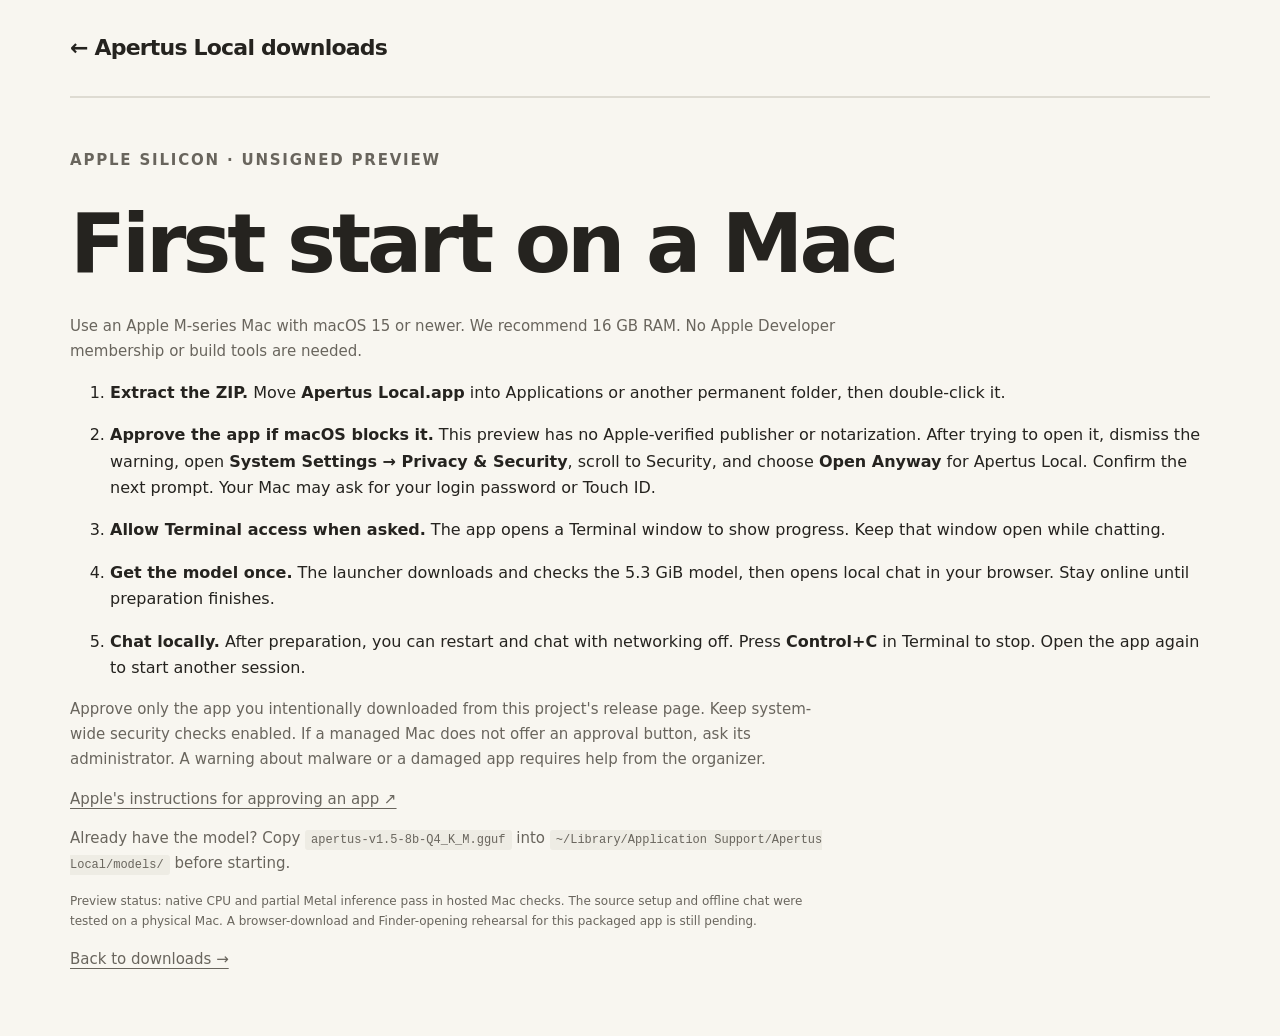
==== hf-space/macos-first-start.html @ 31ce6ddd "Offer unsigned Mac previews with first-launch instructions" ====
<!doctype html>
<html lang="en">
<head>
  <meta charset="utf-8">
  <meta name="viewport" content="width=device-width,initial-scale=1">
  <title>First start on a Mac — Apertus Local</title>
  <link rel="stylesheet" href="style.css">
</head>
<body>
  <header class="wrap nav"><a class="wordmark" href="index.html">← Apertus Local downloads</a></header>
  <main class="wrap before">
    <p class="eyebrow">APPLE SILICON · UNSIGNED PREVIEW</p>
    <h1>First start on a Mac</h1>
    <p>Use an Apple M-series Mac with macOS 15 or newer. We recommend 16 GB RAM.
      No Apple Developer membership or build tools are needed.</p>
    <ol>
      <li><p><strong>Extract the ZIP.</strong> Move <strong>Apertus Local.app</strong> into Applications or another permanent folder, then double-click it.</p></li>
      <li><p><strong>Approve the app if macOS blocks it.</strong> This preview has no Apple-verified publisher or notarization. After trying to open it, dismiss the warning, open <strong>System Settings → Privacy &amp; Security</strong>, scroll to Security, and choose <strong>Open Anyway</strong> for Apertus Local. Confirm the next prompt. Your Mac may ask for your login password or Touch ID.</p></li>
      <li><p><strong>Allow Terminal access when asked.</strong> The app opens a Terminal window to show progress. Keep that window open while chatting.</p></li>
      <li><p><strong>Get the model once.</strong> The launcher downloads and checks the 5.3 GiB model, then opens local chat in your browser. Stay online until preparation finishes.</p></li>
      <li><p><strong>Chat locally.</strong> After preparation, you can restart and chat with networking off. Press <strong>Control+C</strong> in Terminal to stop. Open the app again to start another session.</p></li>
    </ol>
    <p>Approve only the app you intentionally downloaded from this project's release page.
      Keep system-wide security checks enabled. If a managed Mac does not offer an approval button,
      ask its administrator. A warning about malware or a damaged app requires help from the organizer.</p>
    <p><a href="https://support.apple.com/en-us/102445">Apple's instructions for approving an app ↗</a></p>
    <p>Already have the model? Copy <code>apertus-v1.5-8b-Q4_K_M.gguf</code> into
      <code>~/Library/Application Support/Apertus Local/models/</code> before starting.</p>
    <p class="small">Preview status: native CPU and partial Metal inference pass in hosted Mac checks.
      The source setup and offline chat were tested on a physical Mac.
      A browser-download and Finder-opening rehearsal for this packaged app is still pending.</p>
    <p><a href="index.html">Back to downloads →</a></p>
  </main>
</body>
</html>
---- hf-space/style.css ----
:root{--ink:#25231f;--muted:#69655d;--paper:#f8f6f0;--red:#b3322a;--line:#dedbd2;--white:#fffefb}*{box-sizing:border-box}html{scroll-behavior:smooth}body{margin:0;background:var(--paper);color:var(--ink);font-family:ui-sans-serif,system-ui,-apple-system,BlinkMacSystemFont,"Segoe UI",sans-serif;line-height:1.65}.wrap{width:min(1140px,calc(100% - 64px));margin-inline:auto}a{color:inherit;text-underline-offset:4px}a:focus-visible,select:focus-visible{outline:3px solid var(--red);outline-offset:5px}.nav{display:flex;align-items:center;justify-content:space-between;padding-block:30px;border-bottom:1px solid var(--line);font-size:14px}.nav>a{text-decoration:none}.wordmark{font-weight:750;font-size:22px;letter-spacing:-.8px}.wordmark>span:first-child{color:var(--red);margin-right:8px}.light{font-weight:400;color:var(--muted)}.hero{display:grid;grid-template-columns:1.15fr 1fr;gap:82px;align-items:center;padding-block:82px 90px}.eyebrow{font-size:11px;font-weight:750;letter-spacing:1.8px}.dot{display:inline-block;width:8px;height:8px;background:var(--red);border-radius:50%;margin-right:8px}h1{font-size:clamp(52px,6.5vw,82px);line-height:1.04;letter-spacing:-4px;font-weight:620;margin:28px 0}h1 em{font-family:Georgia,serif;font-weight:400;color:var(--red)}.lead{font-size:19px;line-height:1.75;max-width:470px;color:var(--muted)}.model-label{font-size:12px;color:var(--muted);margin-block:28px}.model-label span{padding-inline:6px}.text-link{font-size:14px;font-weight:650}.download-panel{background:var(--white);border:1px solid var(--line);border-top:4px solid var(--red);padding:30px 32px;box-shadow:0 12px 35px #25231f08}.panel-top{display:flex;justify-content:space-between;gap:16px;align-items:center;font-size:10px;color:var(--muted)}.step-label{font-size:10px;letter-spacing:1.5px;font-weight:750}.download-panel h2{font-size:27px;letter-spacing:-1px;line-height:1.2;margin-bottom:12px}.download-panel>p{font-size:14px;color:var(--muted)}label{display:block;font-size:12px;font-weight:650;margin-top:24px;margin-bottom:8px}select{width:100%;padding:14px 12px;color:var(--ink);border:1px solid var(--line);border-radius:3px;background:white;font:inherit;font-size:14px}.download-panel .device-note{font-size:11px;line-height:1.5;min-height:34px}.requirements{display:grid;grid-template-columns:1fr 1fr;border-block:1px solid var(--line);padding-block:20px;gap:16px;margin-block:20px}.requirements strong,.requirements span{display:block}.requirements strong{font-size:23px;letter-spacing:-.6px}.requirements span{font-size:11px;color:var(--muted)}.download-button{display:flex;justify-content:space-between;align-items:center;padding:15px 18px;border-radius:3px;background:var(--red);color:white;text-decoration:none;font-size:14px;font-weight:650}.download-button.disabled{background:#e7e4dc;color:#615d55;cursor:default}.download-panel .status{font-size:12px;margin-block:10px}.download-panel .small,.small{font-size:11px;color:var(--muted);line-height:1.7}#checksum{font-size:12px}.steps-section{background:#eeece4;border-block:1px solid var(--line);padding-block:48px 58px}h2{font-size:30px;font-weight:600;line-height:1.3;letter-spacing:-1px}.steps{padding:16px 0 0;list-style:none;display:grid;grid-template-columns:repeat(3,1fr);gap:55px}.number{font-size:12px;font-weight:700;color:var(--red);padding-bottom:10px;display:block;border-bottom:1px solid #d3cfc4}.steps h3{font-size:17px;font-weight:650;margin-bottom:10px}.steps p{font-size:14px;color:var(--muted);margin-top:0}.details{display:grid;grid-template-columns:1.2fr 1fr;gap:110px;padding-block:70px}.details>div>p:not(.eyebrow){font-size:15px;color:var(--muted)}code{font-size:12px;background:#eeece4;padding:3px 6px;border-radius:3px}.measurement{border-left:1px solid var(--line);padding-left:30px;align-self:center}.measurement>strong{display:block;font-size:55px;letter-spacing:-2px;line-height:1.4;margin-top:16px}.measurement small{font-size:14px;font-weight:400;letter-spacing:0}.measurement p,.measurement a{font-size:12px;color:var(--muted)}.before{border-top:1px solid var(--line);padding-block:35px 50px}.before>p{max-width:770px;color:var(--muted);font-size:15px}.before .small{font-size:12px}footer{border-top:1px solid var(--line);padding-block:25px 35px;display:flex;justify-content:space-between;gap:25px;font-size:11px;color:var(--muted)}footer>div{display:flex;gap:20px;align-items:center}footer p{margin:0}@media(max-width:900px){.hero{gap:35px}.details{gap:45px}.steps{gap:25px}h1{letter-spacing:-2.5px}.model-label span{padding-inline:2px}}@media(max-width:680px){.wrap{width:calc(100% - 36px)}.nav{padding-block:22px;font-size:12px}.wordmark{font-size:20px}.hero{grid-template-columns:1fr;padding-block:38px 45px;gap:30px}h1{font-size:62px;margin-block:22px}.lead{font-size:17px}.download-panel{padding:25px}.steps{grid-template-columns:1fr;gap:22px}.steps-section{padding-block:30px}.steps h3{margin-top:14px}.details{grid-template-columns:1fr;gap:30px;padding-block:40px}.measurement{padding-left:22px}.before{padding-block:24px 30px}footer{flex-direction:column;gap:12px}h2{font-size:27px}}@media(prefers-reduced-motion:reduce){html{scroll-behavior:auto}}
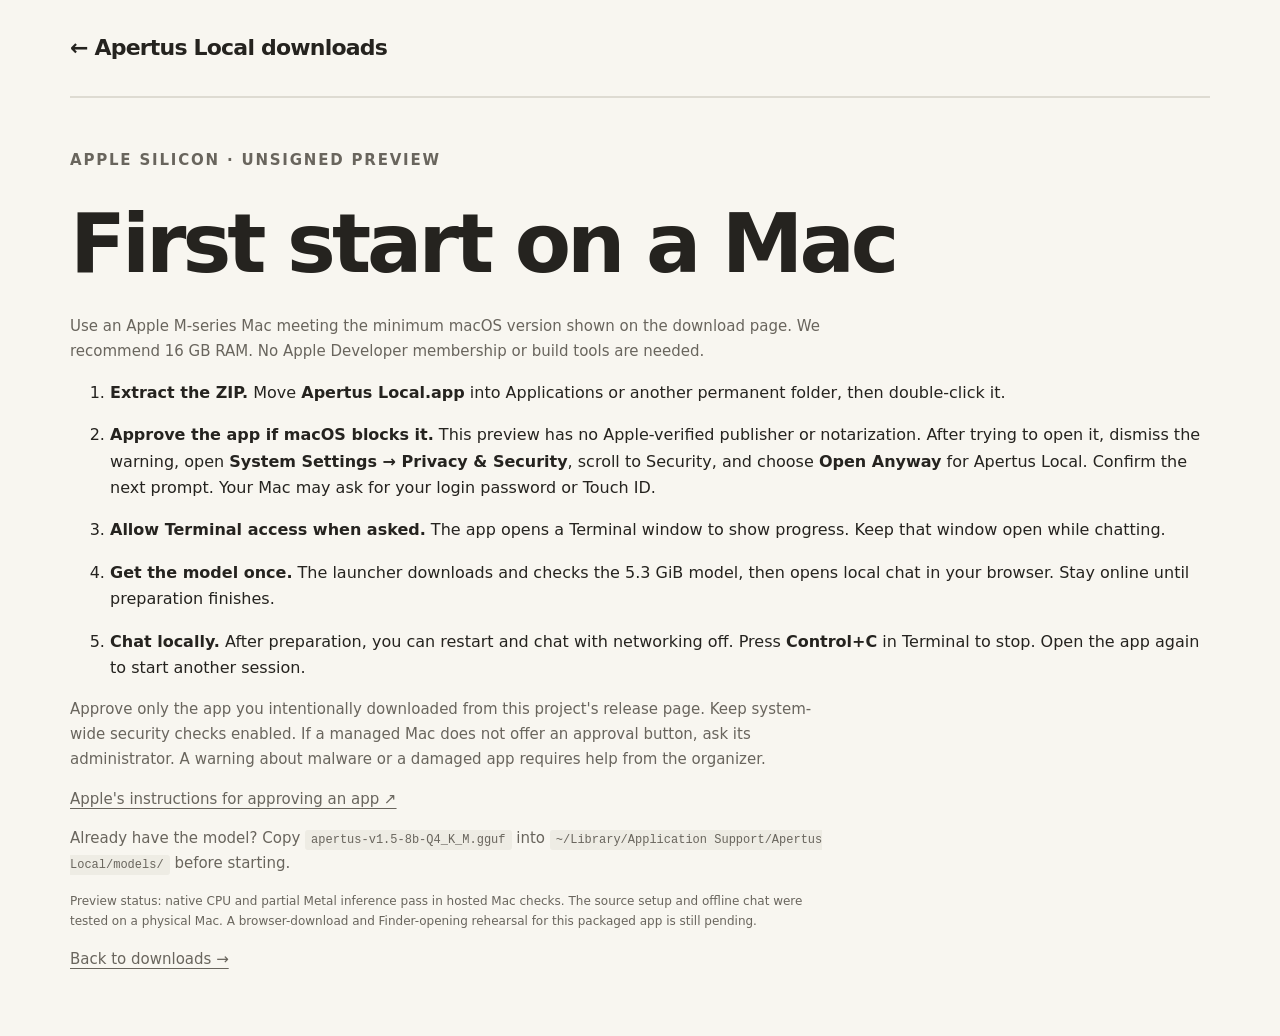
==== commit 189b31ef: "Finish native package compatibility and Windows download guidance" ====
--- a/hf-space/macos-first-start.html
+++ b/hf-space/macos-first-start.html
@@ -11,7 +11,7 @@
   <main class="wrap before">
     <p class="eyebrow">APPLE SILICON · UNSIGNED PREVIEW</p>
     <h1>First start on a Mac</h1>
-    <p>Use an Apple M-series Mac with macOS 15 or newer. We recommend 16 GB RAM.
+    <p>Use an Apple M-series Mac meeting the minimum macOS version shown on the download page. We recommend 16 GB RAM.
       No Apple Developer membership or build tools are needed.</p>
     <ol>
       <li><p><strong>Extract the ZIP.</strong> Move <strong>Apertus Local.app</strong> into Applications or another permanent folder, then double-click it.</p></li>
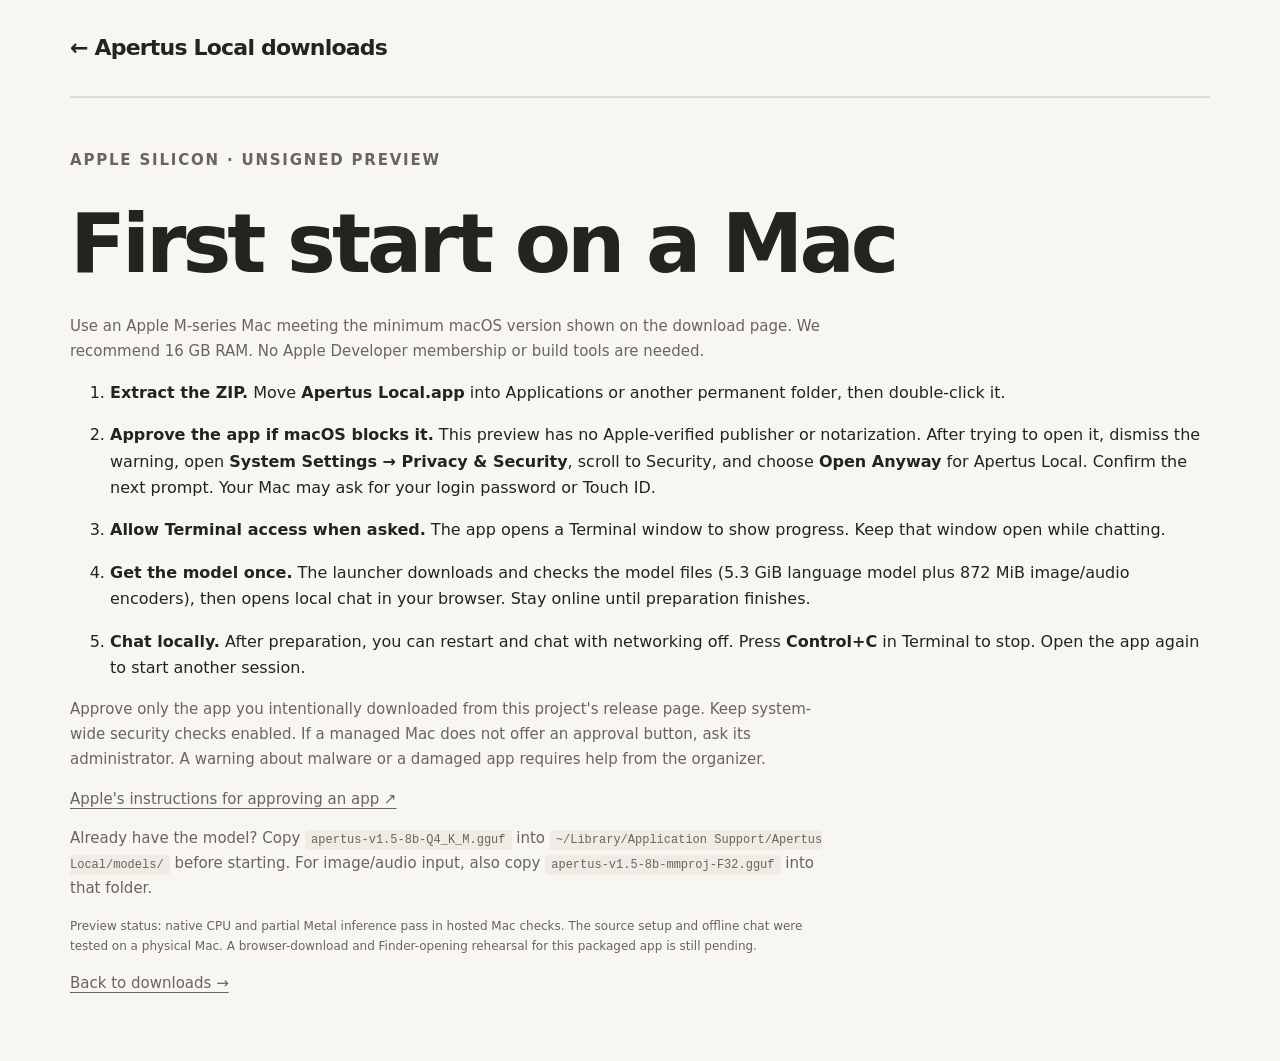
==== commit 14aebdc2: "Promote accepted multimodal preview and publish both model artifacts" ====
--- a/hf-space/macos-first-start.html
+++ b/hf-space/macos-first-start.html
@@ -17,7 +17,7 @@
       <li><p><strong>Extract the ZIP.</strong> Move <strong>Apertus Local.app</strong> into Applications or another permanent folder, then double-click it.</p></li>
       <li><p><strong>Approve the app if macOS blocks it.</strong> This preview has no Apple-verified publisher or notarization. After trying to open it, dismiss the warning, open <strong>System Settings → Privacy &amp; Security</strong>, scroll to Security, and choose <strong>Open Anyway</strong> for Apertus Local. Confirm the next prompt. Your Mac may ask for your login password or Touch ID.</p></li>
       <li><p><strong>Allow Terminal access when asked.</strong> The app opens a Terminal window to show progress. Keep that window open while chatting.</p></li>
-      <li><p><strong>Get the model once.</strong> The launcher downloads and checks the 5.3 GiB model, then opens local chat in your browser. Stay online until preparation finishes.</p></li>
+      <li><p><strong>Get the model once.</strong> The launcher downloads and checks the model files (5.3 GiB language model plus 872 MiB image/audio encoders), then opens local chat in your browser. Stay online until preparation finishes.</p></li>
       <li><p><strong>Chat locally.</strong> After preparation, you can restart and chat with networking off. Press <strong>Control+C</strong> in Terminal to stop. Open the app again to start another session.</p></li>
     </ol>
     <p>Approve only the app you intentionally downloaded from this project's release page.
@@ -25,7 +25,7 @@
       ask its administrator. A warning about malware or a damaged app requires help from the organizer.</p>
     <p><a href="https://support.apple.com/en-us/102445">Apple's instructions for approving an app ↗</a></p>
     <p>Already have the model? Copy <code>apertus-v1.5-8b-Q4_K_M.gguf</code> into
-      <code>~/Library/Application Support/Apertus Local/models/</code> before starting.</p>
+      <code>~/Library/Application Support/Apertus Local/models/</code> before starting. For image/audio input, also copy <code>apertus-v1.5-8b-mmproj-F32.gguf</code> into that folder.</p>
     <p class="small">Preview status: native CPU and partial Metal inference pass in hosted Mac checks.
       The source setup and offline chat were tested on a physical Mac.
       A browser-download and Finder-opening rehearsal for this packaged app is still pending.</p>
--- a/hf-space/style.css
+++ b/hf-space/style.css
@@ -1 +1,2 @@
 :root{--ink:#25231f;--muted:#69655d;--paper:#f8f6f0;--red:#b3322a;--line:#dedbd2;--white:#fffefb}*{box-sizing:border-box}html{scroll-behavior:smooth}body{margin:0;background:var(--paper);color:var(--ink);font-family:ui-sans-serif,system-ui,-apple-system,BlinkMacSystemFont,"Segoe UI",sans-serif;line-height:1.65}.wrap{width:min(1140px,calc(100% - 64px));margin-inline:auto}a{color:inherit;text-underline-offset:4px}a:focus-visible,select:focus-visible{outline:3px solid var(--red);outline-offset:5px}.nav{display:flex;align-items:center;justify-content:space-between;padding-block:30px;border-bottom:1px solid var(--line);font-size:14px}.nav>a{text-decoration:none}.wordmark{font-weight:750;font-size:22px;letter-spacing:-.8px}.wordmark>span:first-child{color:var(--red);margin-right:8px}.light{font-weight:400;color:var(--muted)}.hero{display:grid;grid-template-columns:1.15fr 1fr;gap:82px;align-items:center;padding-block:82px 90px}.eyebrow{font-size:11px;font-weight:750;letter-spacing:1.8px}.dot{display:inline-block;width:8px;height:8px;background:var(--red);border-radius:50%;margin-right:8px}h1{font-size:clamp(52px,6.5vw,82px);line-height:1.04;letter-spacing:-4px;font-weight:620;margin:28px 0}h1 em{font-family:Georgia,serif;font-weight:400;color:var(--red)}.lead{font-size:19px;line-height:1.75;max-width:470px;color:var(--muted)}.model-label{font-size:12px;color:var(--muted);margin-block:28px}.model-label span{padding-inline:6px}.text-link{font-size:14px;font-weight:650}.download-panel{background:var(--white);border:1px solid var(--line);border-top:4px solid var(--red);padding:30px 32px;box-shadow:0 12px 35px #25231f08}.panel-top{display:flex;justify-content:space-between;gap:16px;align-items:center;font-size:10px;color:var(--muted)}.step-label{font-size:10px;letter-spacing:1.5px;font-weight:750}.download-panel h2{font-size:27px;letter-spacing:-1px;line-height:1.2;margin-bottom:12px}.download-panel>p{font-size:14px;color:var(--muted)}label{display:block;font-size:12px;font-weight:650;margin-top:24px;margin-bottom:8px}select{width:100%;padding:14px 12px;color:var(--ink);border:1px solid var(--line);border-radius:3px;background:white;font:inherit;font-size:14px}.download-panel .device-note{font-size:11px;line-height:1.5;min-height:34px}.requirements{display:grid;grid-template-columns:1fr 1fr;border-block:1px solid var(--line);padding-block:20px;gap:16px;margin-block:20px}.requirements strong,.requirements span{display:block}.requirements strong{font-size:23px;letter-spacing:-.6px}.requirements span{font-size:11px;color:var(--muted)}.download-button{display:flex;justify-content:space-between;align-items:center;padding:15px 18px;border-radius:3px;background:var(--red);color:white;text-decoration:none;font-size:14px;font-weight:650}.download-button.disabled{background:#e7e4dc;color:#615d55;cursor:default}.download-panel .status{font-size:12px;margin-block:10px}.download-panel .small,.small{font-size:11px;color:var(--muted);line-height:1.7}#checksum{font-size:12px}.steps-section{background:#eeece4;border-block:1px solid var(--line);padding-block:48px 58px}h2{font-size:30px;font-weight:600;line-height:1.3;letter-spacing:-1px}.steps{padding:16px 0 0;list-style:none;display:grid;grid-template-columns:repeat(3,1fr);gap:55px}.number{font-size:12px;font-weight:700;color:var(--red);padding-bottom:10px;display:block;border-bottom:1px solid #d3cfc4}.steps h3{font-size:17px;font-weight:650;margin-bottom:10px}.steps p{font-size:14px;color:var(--muted);margin-top:0}.details{display:grid;grid-template-columns:1.2fr 1fr;gap:110px;padding-block:70px}.details>div>p:not(.eyebrow){font-size:15px;color:var(--muted)}code{font-size:12px;background:#eeece4;padding:3px 6px;border-radius:3px}.measurement{border-left:1px solid var(--line);padding-left:30px;align-self:center}.measurement>strong{display:block;font-size:55px;letter-spacing:-2px;line-height:1.4;margin-top:16px}.measurement small{font-size:14px;font-weight:400;letter-spacing:0}.measurement p,.measurement a{font-size:12px;color:var(--muted)}.before{border-top:1px solid var(--line);padding-block:35px 50px}.before>p{max-width:770px;color:var(--muted);font-size:15px}.before .small{font-size:12px}footer{border-top:1px solid var(--line);padding-block:25px 35px;display:flex;justify-content:space-between;gap:25px;font-size:11px;color:var(--muted)}footer>div{display:flex;gap:20px;align-items:center}footer p{margin:0}@media(max-width:900px){.hero{gap:35px}.details{gap:45px}.steps{gap:25px}h1{letter-spacing:-2.5px}.model-label span{padding-inline:2px}}@media(max-width:680px){.wrap{width:calc(100% - 36px)}.nav{padding-block:22px;font-size:12px}.wordmark{font-size:20px}.hero{grid-template-columns:1fr;padding-block:38px 45px;gap:30px}h1{font-size:62px;margin-block:22px}.lead{font-size:17px}.download-panel{padding:25px}.steps{grid-template-columns:1fr;gap:22px}.steps-section{padding-block:30px}.steps h3{margin-top:14px}.details{grid-template-columns:1fr;gap:30px;padding-block:40px}.measurement{padding-left:22px}.before{padding-block:24px 30px}footer{flex-direction:column;gap:12px}h2{font-size:27px}}@media(prefers-reduced-motion:reduce){html{scroll-behavior:auto}}
+#start-command{display:block;width:100%;resize:vertical;font:12px/1.6 ui-monospace,monospace;padding:12px;border:1px solid var(--line);border-radius:3px;background:var(--paper);color:var(--ink);overflow-wrap:anywhere}#copy-command{margin-top:10px;border:0;border-radius:3px;background:var(--red);color:white;padding:12px 18px;font:600 13px system-ui;cursor:pointer}#command-source,summary{font-size:12px}summary{cursor:pointer;margin-block:18px 10px}#start-command:focus-visible,#copy-command:focus-visible{outline:3px solid var(--red);outline-offset:3px}
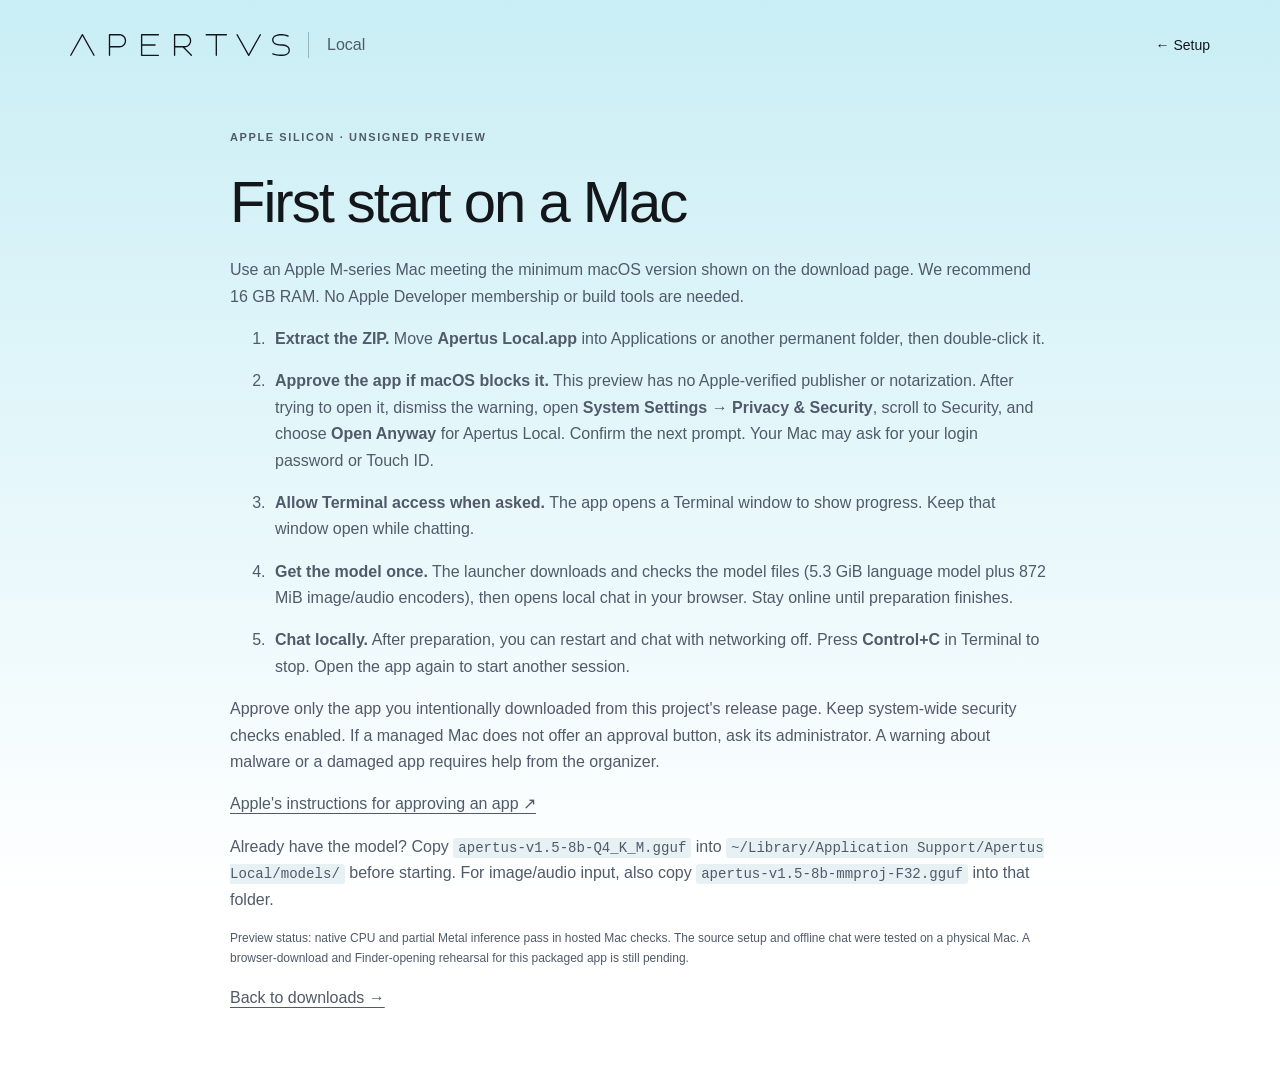
==== commit 8b6f96bf: "Simplify Space setup and refresh official Apertus branding" ====
--- a/hf-space/macos-first-start.html
+++ b/hf-space/macos-first-start.html
@@ -4,10 +4,12 @@
   <meta charset="utf-8">
   <meta name="viewport" content="width=device-width,initial-scale=1">
   <title>First start on a Mac — Apertus Local</title>
+  <meta name="theme-color" content="#c9eef5">
+  <link rel="icon" href="assets/favicon.svg" type="image/svg+xml">
   <link rel="stylesheet" href="style.css">
 </head>
 <body>
-  <header class="wrap nav"><a class="wordmark" href="index.html">← Apertus Local downloads</a></header>
+  <header class="wrap nav"><a class="wordmark" href="index.html" aria-label="Apertus Local home"><img src="assets/apertvs.svg" width="220" height="22" alt="Apertus"><span>Local</span></a><nav aria-label="Main navigation"><a href="index.html">← Setup</a></nav></header>
   <main class="wrap before">
     <p class="eyebrow">APPLE SILICON · UNSIGNED PREVIEW</p>
     <h1>First start on a Mac</h1>
--- a/hf-space/style.css
+++ b/hf-space/style.css
@@ -1,2 +1,113 @@
-:root{--ink:#25231f;--muted:#69655d;--paper:#f8f6f0;--red:#b3322a;--line:#dedbd2;--white:#fffefb}*{box-sizing:border-box}html{scroll-behavior:smooth}body{margin:0;background:var(--paper);color:var(--ink);font-family:ui-sans-serif,system-ui,-apple-system,BlinkMacSystemFont,"Segoe UI",sans-serif;line-height:1.65}.wrap{width:min(1140px,calc(100% - 64px));margin-inline:auto}a{color:inherit;text-underline-offset:4px}a:focus-visible,select:focus-visible{outline:3px solid var(--red);outline-offset:5px}.nav{display:flex;align-items:center;justify-content:space-between;padding-block:30px;border-bottom:1px solid var(--line);font-size:14px}.nav>a{text-decoration:none}.wordmark{font-weight:750;font-size:22px;letter-spacing:-.8px}.wordmark>span:first-child{color:var(--red);margin-right:8px}.light{font-weight:400;color:var(--muted)}.hero{display:grid;grid-template-columns:1.15fr 1fr;gap:82px;align-items:center;padding-block:82px 90px}.eyebrow{font-size:11px;font-weight:750;letter-spacing:1.8px}.dot{display:inline-block;width:8px;height:8px;background:var(--red);border-radius:50%;margin-right:8px}h1{font-size:clamp(52px,6.5vw,82px);line-height:1.04;letter-spacing:-4px;font-weight:620;margin:28px 0}h1 em{font-family:Georgia,serif;font-weight:400;color:var(--red)}.lead{font-size:19px;line-height:1.75;max-width:470px;color:var(--muted)}.model-label{font-size:12px;color:var(--muted);margin-block:28px}.model-label span{padding-inline:6px}.text-link{font-size:14px;font-weight:650}.download-panel{background:var(--white);border:1px solid var(--line);border-top:4px solid var(--red);padding:30px 32px;box-shadow:0 12px 35px #25231f08}.panel-top{display:flex;justify-content:space-between;gap:16px;align-items:center;font-size:10px;color:var(--muted)}.step-label{font-size:10px;letter-spacing:1.5px;font-weight:750}.download-panel h2{font-size:27px;letter-spacing:-1px;line-height:1.2;margin-bottom:12px}.download-panel>p{font-size:14px;color:var(--muted)}label{display:block;font-size:12px;font-weight:650;margin-top:24px;margin-bottom:8px}select{width:100%;padding:14px 12px;color:var(--ink);border:1px solid var(--line);border-radius:3px;background:white;font:inherit;font-size:14px}.download-panel .device-note{font-size:11px;line-height:1.5;min-height:34px}.requirements{display:grid;grid-template-columns:1fr 1fr;border-block:1px solid var(--line);padding-block:20px;gap:16px;margin-block:20px}.requirements strong,.requirements span{display:block}.requirements strong{font-size:23px;letter-spacing:-.6px}.requirements span{font-size:11px;color:var(--muted)}.download-button{display:flex;justify-content:space-between;align-items:center;padding:15px 18px;border-radius:3px;background:var(--red);color:white;text-decoration:none;font-size:14px;font-weight:650}.download-button.disabled{background:#e7e4dc;color:#615d55;cursor:default}.download-panel .status{font-size:12px;margin-block:10px}.download-panel .small,.small{font-size:11px;color:var(--muted);line-height:1.7}#checksum{font-size:12px}.steps-section{background:#eeece4;border-block:1px solid var(--line);padding-block:48px 58px}h2{font-size:30px;font-weight:600;line-height:1.3;letter-spacing:-1px}.steps{padding:16px 0 0;list-style:none;display:grid;grid-template-columns:repeat(3,1fr);gap:55px}.number{font-size:12px;font-weight:700;color:var(--red);padding-bottom:10px;display:block;border-bottom:1px solid #d3cfc4}.steps h3{font-size:17px;font-weight:650;margin-bottom:10px}.steps p{font-size:14px;color:var(--muted);margin-top:0}.details{display:grid;grid-template-columns:1.2fr 1fr;gap:110px;padding-block:70px}.details>div>p:not(.eyebrow){font-size:15px;color:var(--muted)}code{font-size:12px;background:#eeece4;padding:3px 6px;border-radius:3px}.measurement{border-left:1px solid var(--line);padding-left:30px;align-self:center}.measurement>strong{display:block;font-size:55px;letter-spacing:-2px;line-height:1.4;margin-top:16px}.measurement small{font-size:14px;font-weight:400;letter-spacing:0}.measurement p,.measurement a{font-size:12px;color:var(--muted)}.before{border-top:1px solid var(--line);padding-block:35px 50px}.before>p{max-width:770px;color:var(--muted);font-size:15px}.before .small{font-size:12px}footer{border-top:1px solid var(--line);padding-block:25px 35px;display:flex;justify-content:space-between;gap:25px;font-size:11px;color:var(--muted)}footer>div{display:flex;gap:20px;align-items:center}footer p{margin:0}@media(max-width:900px){.hero{gap:35px}.details{gap:45px}.steps{gap:25px}h1{letter-spacing:-2.5px}.model-label span{padding-inline:2px}}@media(max-width:680px){.wrap{width:calc(100% - 36px)}.nav{padding-block:22px;font-size:12px}.wordmark{font-size:20px}.hero{grid-template-columns:1fr;padding-block:38px 45px;gap:30px}h1{font-size:62px;margin-block:22px}.lead{font-size:17px}.download-panel{padding:25px}.steps{grid-template-columns:1fr;gap:22px}.steps-section{padding-block:30px}.steps h3{margin-top:14px}.details{grid-template-columns:1fr;gap:30px;padding-block:40px}.measurement{padding-left:22px}.before{padding-block:24px 30px}footer{flex-direction:column;gap:12px}h2{font-size:27px}}@media(prefers-reduced-motion:reduce){html{scroll-behavior:auto}}
-#start-command{display:block;width:100%;resize:vertical;font:12px/1.6 ui-monospace,monospace;padding:12px;border:1px solid var(--line);border-radius:3px;background:var(--paper);color:var(--ink);overflow-wrap:anywhere}#copy-command{margin-top:10px;border:0;border-radius:3px;background:var(--red);color:white;padding:12px 18px;font:600 13px system-ui;cursor:pointer}#command-source,summary{font-size:12px}summary{cursor:pointer;margin-block:18px 10px}#start-command:focus-visible,#copy-command:focus-visible{outline:3px solid var(--red);outline-offset:3px}
+/* Official Apertus wordmark and blue palette: see assets/README.md. */
+:root {
+  --ink: #13171c;
+  --muted: #505a69;
+  --blue: #49bed8;
+  --blue-light: #c9eef5;
+  --blue-pale: #f1fafc;
+  --accent-text: #24697a;
+  --line: #d8e5e9;
+  --white: #fff;
+}
+* { box-sizing: border-box; }
+[hidden] { display: none !important; }
+html { scroll-behavior: smooth; }
+body { margin: 0; color: var(--ink); background: linear-gradient(180deg, var(--blue-light), var(--white) 900px) no-repeat; font-family: -apple-system, BlinkMacSystemFont, "Segoe UI", Roboto, "Helvetica Neue", Arial, sans-serif; line-height: 1.65; }
+.wrap { width: min(1140px, calc(100% - 64px)); margin-inline: auto; }
+a { color: inherit; text-underline-offset: 4px; }
+a:hover { color: var(--accent-text); }
+:is(a, button, select, textarea, summary):focus-visible { outline: 3px solid var(--accent-text); outline-offset: 4px; }
+.skip-link { position: absolute; top: -100px; left: 20px; padding: 12px; z-index: 2; background: var(--white); }
+.skip-link:focus { top: 12px; }
+.sr-only { position: absolute; width: 1px; height: 1px; padding: 0; margin: -1px; overflow: hidden; clip-path: inset(50%); white-space: nowrap; border: 0; }
+.nav { display: flex; align-items: center; justify-content: space-between; gap: 24px; padding-block: 32px; }
+.wordmark { display: inline-flex; align-items: center; gap: 18px; text-decoration: none; }
+.wordmark img { display: block; width: 220px; height: auto; }
+.wordmark span { padding-left: 18px; border-left: 1px solid #93b7c0; color: var(--muted); font-size: 16px; }
+.nav nav { display: flex; gap: 28px; font-size: 14px; }
+.nav nav a { text-decoration: none; }
+.hero { display: grid; grid-template-columns: 1.05fr 1fr; align-items: center; gap: 72px; padding-block: 60px 84px; }
+.eyebrow { margin: 0; font-size: 11px; font-weight: 650; letter-spacing: 1.6px; color: var(--accent-text); }
+h1 { margin: 24px 0; font-size: clamp(52px, 5.8vw, 76px); font-weight: 450; line-height: 1.08; letter-spacing: -3.5px; }
+h1 span { color: var(--accent-text); }
+.lead { max-width: 470px; margin-bottom: 24px; font-size: 20px; color: var(--muted); line-height: 1.7; }
+.benefits { display: flex; flex-wrap: wrap; gap: 8px 18px; padding: 0; margin: 0 0 30px; list-style: none; font-size: 13px; }
+.benefits li::before { content: ""; display: inline-block; width: 6px; height: 6px; margin: 0 7px 2px 0; border-radius: 50%; background: var(--blue); }
+.text-link { font-size: 14px; font-weight: 600; }
+h2 { margin: 12px 0 20px; font-size: 31px; font-weight: 500; line-height: 1.2; letter-spacing: -1px; }
+.download-panel { min-width: 0; background: var(--white); border: 1px solid var(--line); border-radius: 16px; padding: 28px 30px; box-shadow: 0 16px 45px #1e788c0c; scroll-margin-top: 24px; }
+.panel-top { display: flex; align-items: center; justify-content: space-between; gap: 12px; }
+.version { padding: 3px 8px; border-radius: 5px; background: var(--blue-pale); color: var(--accent-text); font-size: 10px; }
+.download-panel h2 { margin-top: 20px; }
+label { display: block; margin: 20px 0 8px; font-size: 13px; font-weight: 600; }
+select { width: 100%; padding: 12px; border: 1px solid #b9cdd3; border-radius: 6px; background: var(--white); color: var(--ink); font: inherit; font-size: 15px; }
+.device-note { margin: 10px 0 0; font-size: 12px; line-height: 1.55; color: var(--muted); }
+.requirements { display: grid; grid-template-columns: 1fr 1fr; gap: 16px; margin-block: 22px; padding-block: 17px; border-block: 1px solid var(--line); }
+.requirements strong, .requirements span { display: block; }
+.requirements strong { font-size: 23px; font-weight: 550; letter-spacing: -.6px; }
+.requirements span { font-size: 12px; color: var(--muted); }
+#start-command { display: block; width: 100%; resize: vertical; min-height: 104px; padding: 12px; border: 1px solid var(--line); border-radius: 6px; background: var(--blue-pale); color: var(--ink); font: 12px/1.65 ui-monospace, SFMono-Regular, Consolas, monospace; overflow-wrap: anywhere; }
+#copy-command { width: 100%; margin-top: 12px; padding: 13px 18px; border: 0; border-radius: 6px; background: var(--ink); color: var(--white); font: 600 14px/1.5 -apple-system, BlinkMacSystemFont, "Segoe UI", sans-serif; cursor: pointer; }
+#copy-command:hover { background: var(--accent-text); }
+.small { font-size: 12px; color: var(--muted); line-height: 1.65; }
+#command-help { margin-bottom: 6px; }
+.status { font-size: 13px; color: var(--muted); }
+.status:empty { display: none; }
+summary { cursor: pointer; font-size: 13px; font-weight: 550; }
+.archives { margin-top: 22px; padding-top: 18px; border-top: 1px solid var(--line); }
+.archive-list { list-style: none; padding: 0; margin: 0; }
+.archive-list li { border-top: 1px solid var(--line); padding-block: 14px; }
+.archive-list li:last-child { padding-bottom: 0; }
+.archive-download { font-size: 14px; font-weight: 600; }
+.archive-download.disabled { color: var(--muted); text-decoration: none; }
+.archive-list .small { margin-block: 5px; overflow-wrap: anywhere; }
+.archive-links { display: flex; flex-wrap: wrap; gap: 14px; font-size: 11px; color: var(--muted); }
+.workshop-section { padding-block: 44px; border-block: 1px solid var(--line); background: var(--blue-pale); }
+.steps { display: grid; grid-template-columns: repeat(3, 1fr); gap: 48px; margin: 28px 0 0; padding: 0; list-style: none; }
+.number { display: block; padding-bottom: 12px; border-bottom: 1px solid #c2dce3; font-size: 12px; color: var(--accent-text); }
+.steps h3 { margin: 16px 0 8px; font-size: 18px; font-weight: 550; }
+.steps p { margin: 0; font-size: 14px; color: var(--muted); }
+.questions { display: grid; grid-template-columns: 1fr 1.6fr; gap: 90px; padding-block: 64px; }
+.faq details { padding-block: 18px; border-bottom: 1px solid var(--line); }
+.faq details:first-child { padding-top: 0; }
+.faq summary { font-size: 16px; }
+.faq p { margin-bottom: 0; font-size: 14px; color: var(--muted); }
+code, kbd { padding: 2px 5px; border-radius: 3px; background: #e7f1f4; font: .88em/1.5 ui-monospace, SFMono-Regular, Consolas, monospace; overflow-wrap: anywhere; }
+footer { display: flex; justify-content: space-between; align-items: center; gap: 24px; border-top: 1px solid var(--line); padding-block: 24px 32px; font-size: 11px; color: var(--muted); }
+footer p { margin: 0; }
+footer > div { display: flex; gap: 20px; flex-shrink: 0; }
+/* First-start guides share the Space's typography and brand. */
+.before { max-width: 820px; padding-block: 38px 64px; }
+.before h1 { font-size: clamp(36px, 5vw, 58px); letter-spacing: -2px; }
+.before p, .before li { color: var(--muted); }
+.before li { padding-left: 5px; }
+@media (max-width: 1000px) {
+  .hero { gap: 36px; }
+  h1 { font-size: 60px; }
+  .lead { font-size: 18px; }
+  .questions { gap: 40px; }
+}
+@media (max-width: 760px) {
+  .wrap { width: calc(100% - 36px); }
+  .nav { padding-block: 24px; }
+  .wordmark { gap: 12px; }
+  .wordmark img { width: 172px; }
+  .wordmark span { padding-left: 12px; font-size: 14px; }
+  .nav nav { gap: 16px; font-size: 12px; }
+  .hero { grid-template-columns: 1fr; gap: 32px; padding-block: 28px 44px; }
+  h1 { font-size: clamp(46px, 9vw, 64px); letter-spacing: -2.5px; }
+  .lead { max-width: 550px; }
+  .benefits { margin-bottom: 20px; }
+  .download-panel { padding: 25px; }
+  .steps { grid-template-columns: 1fr; gap: 24px; }
+  .questions { grid-template-columns: 1fr; gap: 20px; padding-block: 42px; }
+  footer { align-items: flex-start; flex-direction: column; gap: 12px; }
+}
+@media (max-width: 430px) {
+  .wordmark img { width: 145px; }
+  .nav { flex-wrap: wrap; gap: 16px; }
+  .download-panel { padding: 22px 18px; }
+  .panel-top { gap: 8px; }
+  .panel-top .eyebrow { font-size: 10px; }
+}
+@media (prefers-reduced-motion: reduce) { html { scroll-behavior: auto; } }
